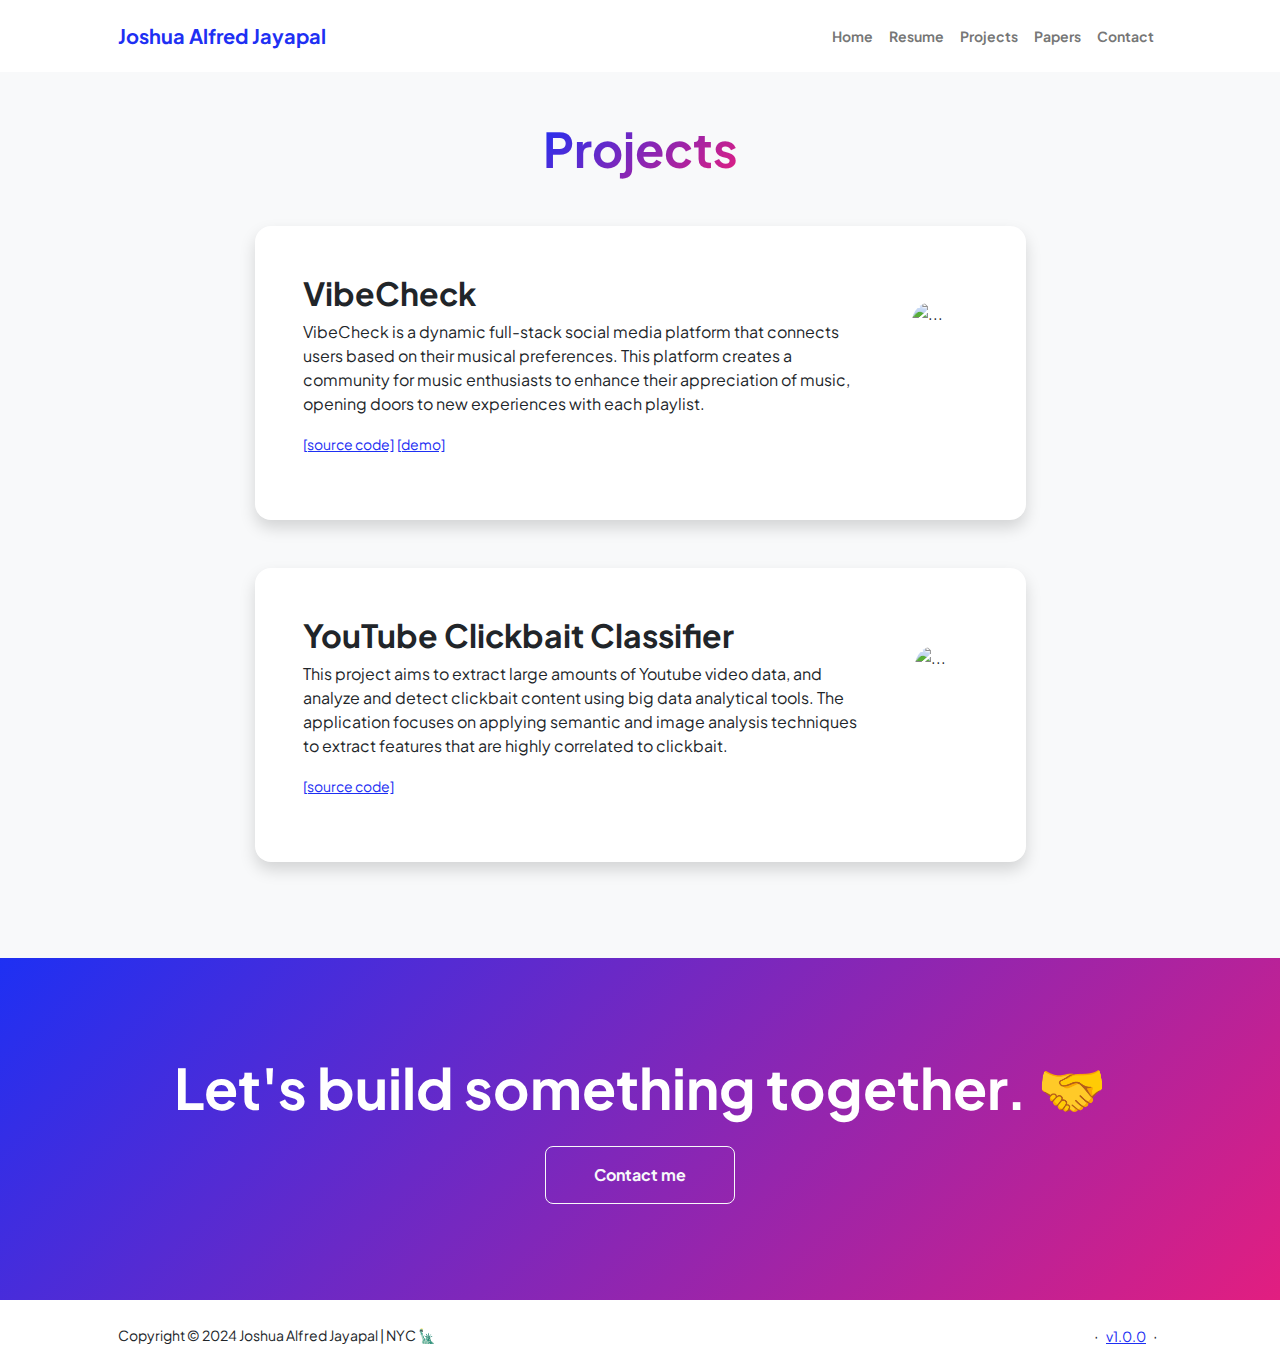
==== projects.html @ f84773ed "Update projects.html with analytics" ====
<!DOCTYPE html>
<html lang="en">
    <head>
        <meta charset="utf-8" />
        <meta name="viewport" content="width=device-width, initial-scale=1, shrink-to-fit=no" />
        <meta name="description" content="" />
        <meta name="author" content="" />
        <title>Joshua Alfred Jayapal</title>
        <!-- Favicon-->
        <link rel="icon" type="image/x-icon" href="assets/favicon.ico" />
        <!-- Custom Google font-->
        <link rel="preconnect" href="https://fonts.googleapis.com" />
        <link rel="preconnect" href="https://fonts.gstatic.com" crossorigin />
        <link href="https://fonts.googleapis.com/css2?family=Plus+Jakarta+Sans:wght@100;200;300;400;500;600;700;800;900&amp;display=swap" rel="stylesheet" />
        <!-- Bootstrap icons-->
        <link href="https://cdn.jsdelivr.net/npm/bootstrap-icons@1.8.1/font/bootstrap-icons.css" rel="stylesheet" />
        <!-- Core theme CSS (includes Bootstrap)-->
        <link href="css/styles.css" rel="stylesheet" />
    </head>
    <!-- Google tag (gtag.js) -->
    <script async src="https://www.googletagmanager.com/gtag/js?id=G-RY98PCQGNF"></script>
    <script>
      window.dataLayer = window.dataLayer || [];
      function gtag(){dataLayer.push(arguments);}
      gtag('js', new Date());

      gtag('config', 'G-RY98PCQGNF');
    </script>
    <body class="d-flex flex-column h-100 bg-light">
        <main class="flex-shrink-0">
            <!-- Navigation-->
            <nav class="navbar navbar-expand-lg navbar-light bg-white py-3">
                <div class="container px-5">
                    <a class="navbar-brand" href="index.html"><span class="fw-bolder text-primary">Joshua Alfred Jayapal</span></a>
                    <button class="navbar-toggler" type="button" data-bs-toggle="collapse" data-bs-target="#navbarSupportedContent" aria-controls="navbarSupportedContent" aria-expanded="false" aria-label="Toggle navigation"><span class="navbar-toggler-icon"></span></button>
                    <div class="collapse navbar-collapse" id="navbarSupportedContent">
                        <ul class="navbar-nav ms-auto mb-2 mb-lg-0 small fw-bolder">
                            <li class="nav-item"><a class="nav-link" href="index.html">Home</a></li>
                            <li class="nav-item"><a class="nav-link" href="resume.html">Resume</a></li>
                            <li class="nav-item"><a class="nav-link" href="projects.html">Projects</a></li>
                            <li class="nav-item"><a class="nav-link" href="papers.html">Papers</a></li>
                            <li class="nav-item"><a class="nav-link" href="contact.html">Contact</a></li>
                        </ul>
                    </div>
                </div>
            </nav>
            <!-- Projects Section-->
            <section class="py-5">
                <div class="container px-5 mb-5">
                    <div class="text-center mb-5">
                        <h1 class="display-5 fw-bolder mb-0"><span class="text-gradient d-inline">Projects</span></h1>
                    </div>
                    <div class="row gx-5 justify-content-center">
                        <div class="col-lg-11 col-xl-9 col-xxl-8">
                            <!-- Project Card 1-->
                            <div class="card overflow-hidden shadow rounded-4 border-0 mb-5">
                                <div class="card-body p-0">
                                    <div class="d-flex align-items-center">
                                        <div class="p-5">
                                            <h2 class="fw-bolder">VibeCheck</h2>
                                            <p>VibeCheck is a dynamic full-stack social media platform that connects users based on their musical preferences. This platform creates a community for music enthusiasts to enhance their appreciation of music, opening doors to new experiences with each playlist.</p>
                                                <p><a class="small" target="_blank" href="https://github.com/Joshua-Alfred/Wednesday-Fall2023-Team-1">[source code]</a> <a class="small" target="_blank" href="https://drive.google.com/file/d/1fpcOOJ6jxSxObhz7FhJ1QFYzjm6TophJ/view">[demo]</a></p>
                                        </div>
                                        <img class="img-fluid" width="400" height="500" style="border-top-left-radius: 20px; border-bottom-left-radius: 20px;" src="assets/vibecheck.png" alt="..." />
                                    </div>
                                </div>
                            </div>
                            <!-- Project Card 2-->
                            <div class="card overflow-hidden shadow rounded-4 border-0">
                                <div class="card-body p-0">
                                    <div class="d-flex align-items-center">
                                        <div class="p-5">
                                            <h2 class="fw-bolder">YouTube Clickbait Classifier</h2>
                                            <p>This project aims to extract large amounts of Youtube video data, and analyze and detect clickbait content using big data analytical tools. The application focuses on applying semantic and image analysis techniques to extract features that are highly correlated to clickbait.</p>
                                            <p><a class="small" target="_blank" href="https://github.com/jrao1724/csgy-6513-final-project">[source code]</a>
                                        </div>
                                        <img class="img-fluid" width="400" height="500" style="border-top-left-radius: 20px; border-bottom-left-radius: 20px;" src="assets/nik-pYoj2nyokOg-unsplash.jpg" alt="..." />
                                    </div>
                                </div>
                            </div>
                        </div>
                    </div>
                </div>
            </section>
            <!-- Call to action section-->
            <section class="py-5 bg-gradient-primary-to-secondary text-white">
                <div class="container px-5 my-5">
                    <div class="text-center">
                        <h2 class="display-4 fw-bolder mb-4">Let's build something together. 🤝</h2>
                        <a class="btn btn-outline-light btn-lg px-5 py-3 fs-6 fw-bolder" href="contact.html">Contact me</a>
                    </div>
                </div>
            </section>
        </main>
        <!-- footer -->
        <footer class="bg-white py-4 mt-auto">
            <div class="container px-5">
                <div class="row align-items-center justify-content-between flex-column flex-sm-row">
                    <div class="col-auto"><div class="small m-0">Copyright &copy; 2024 Joshua Alfred Jayapal | NYC 🗽</div></div>
                    <div class="col-auto">
                        <span class="mx-1">&middot;</span>
                        <a class="small" href="#!">v1.0.0</a>
                        <span class="mx-1">&middot;</span>
                        
                    </div>
                </div>
            </div>
        </footer>
        <!-- Bootstrap core JS-->
        <script src="https://cdn.jsdelivr.net/npm/bootstrap@5.2.3/dist/js/bootstrap.bundle.min.js"></script>
        <!-- Core theme JS-->
        <script src="js/scripts.js"></script>
    </body>
</html>
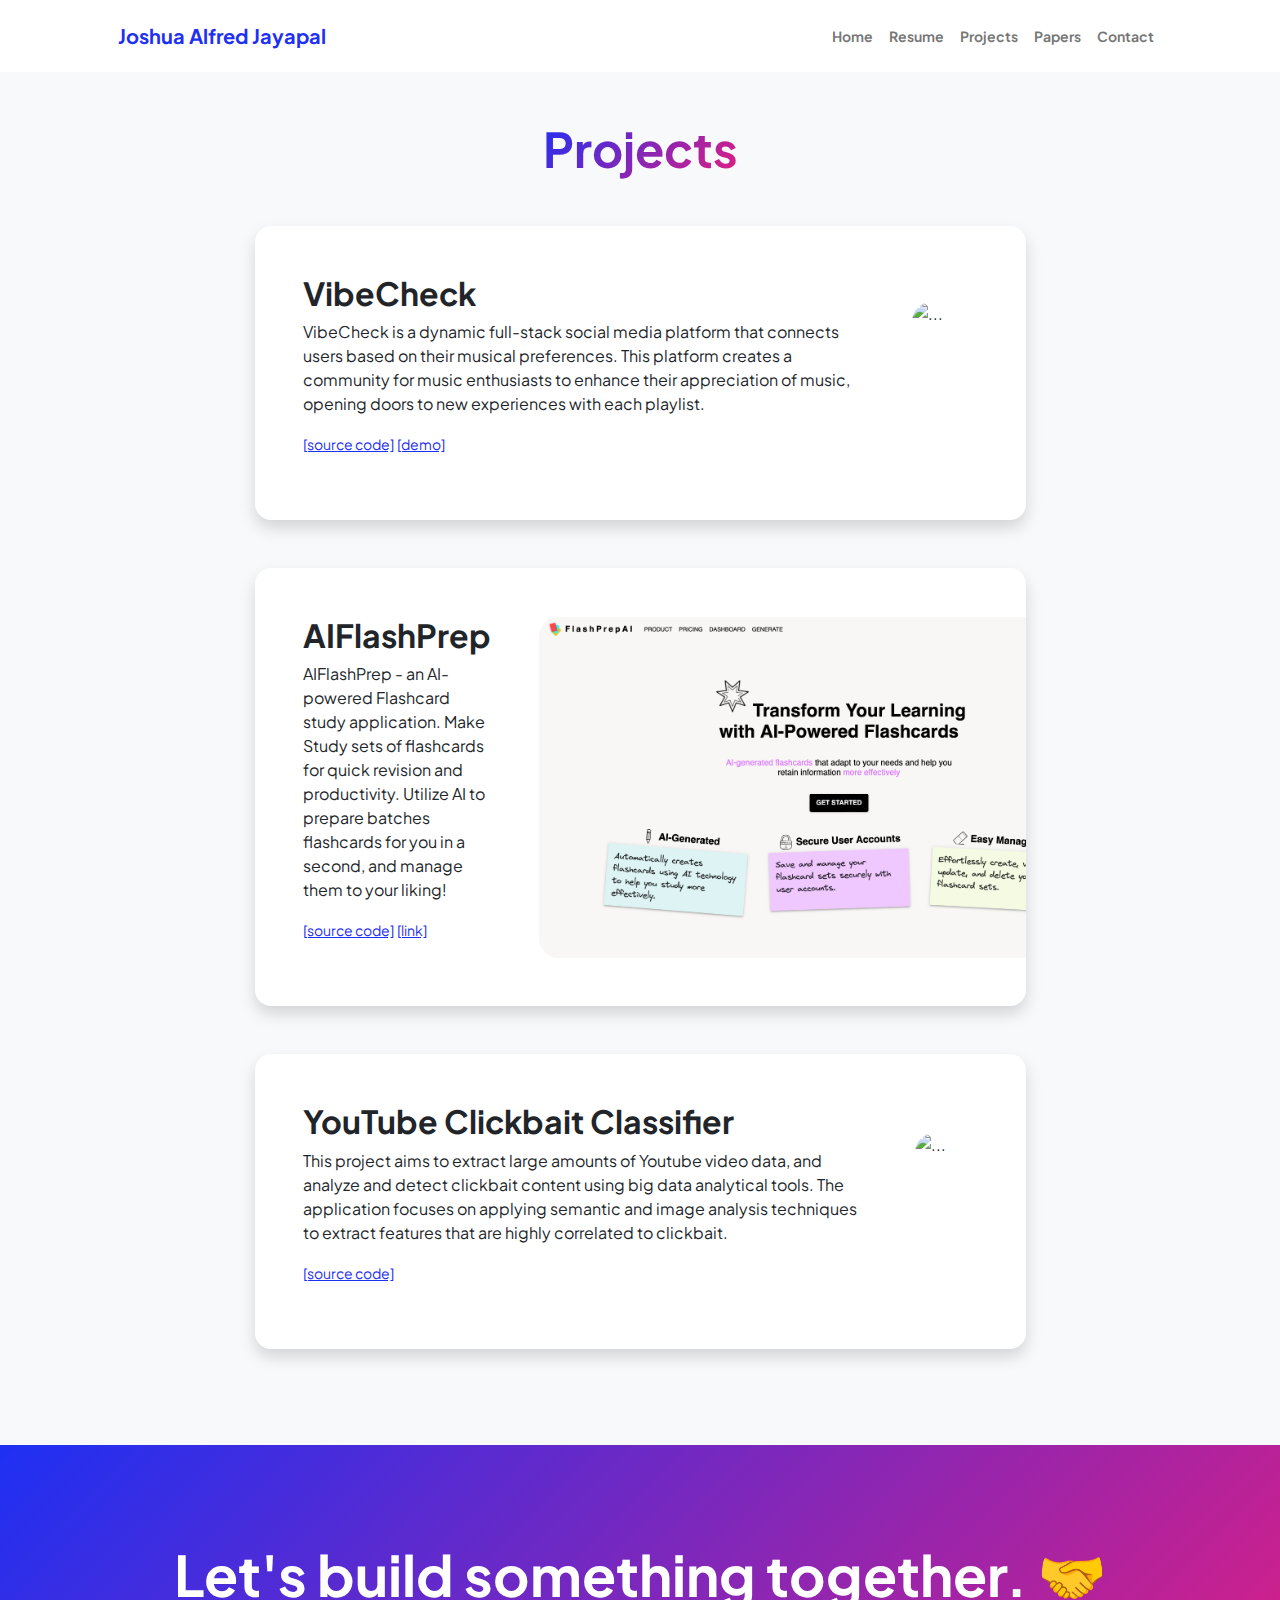
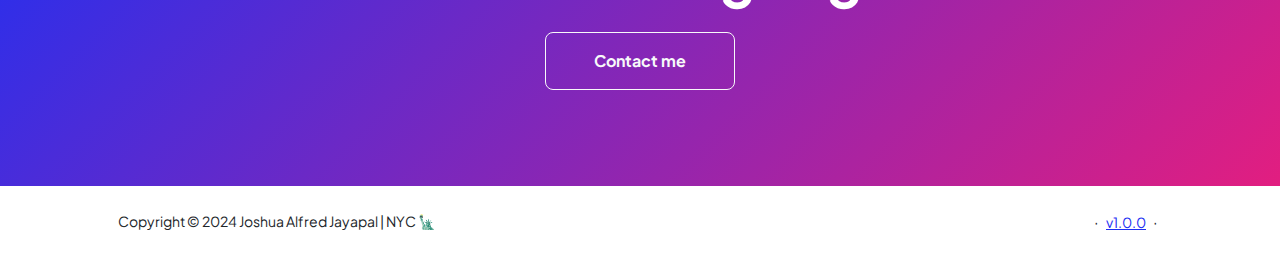
==== commit 66fcce69: "project include" ====
--- a/projects.html
+++ b/projects.html
@@ -66,6 +66,18 @@
                                 </div>
                             </div>
                             <!-- Project Card 2-->
+                            <div class="card overflow-hidden shadow rounded-4 border-0 mb-5">
+                                <div class="card-body p-0">
+                                    <div class="d-flex align-items-center">
+                                        <div class="p-5">
+                                            <h2 class="fw-bolder">AIFlashPrep</h2>
+                                            <p>AIFlashPrep - an AI-powered Flashcard study application. Make Study sets of flashcards for quick revision and productivity. Utilize AI to prepare batches flashcards for you in a second, and manage them to your liking!</p>
+                                            <p><a class="small" target="_blank" href="https://github.com/kenyounot123/ai-flashcard">[source code]</a> <a class="small" target="_blank" href="https://flashprepai.com">[link]</a>
+                                        </div>
+                                        <img class="img-fluid" width="600" height="500" style="border-top-left-radius: 20px; border-bottom-left-radius: 20px;" src="assets/aiflashprep.png" alt="..." />
+                                    </div>
+                                </div>
+                            </div>
                             <div class="card overflow-hidden shadow rounded-4 border-0">
                                 <div class="card-body p-0">
                                     <div class="d-flex align-items-center">
